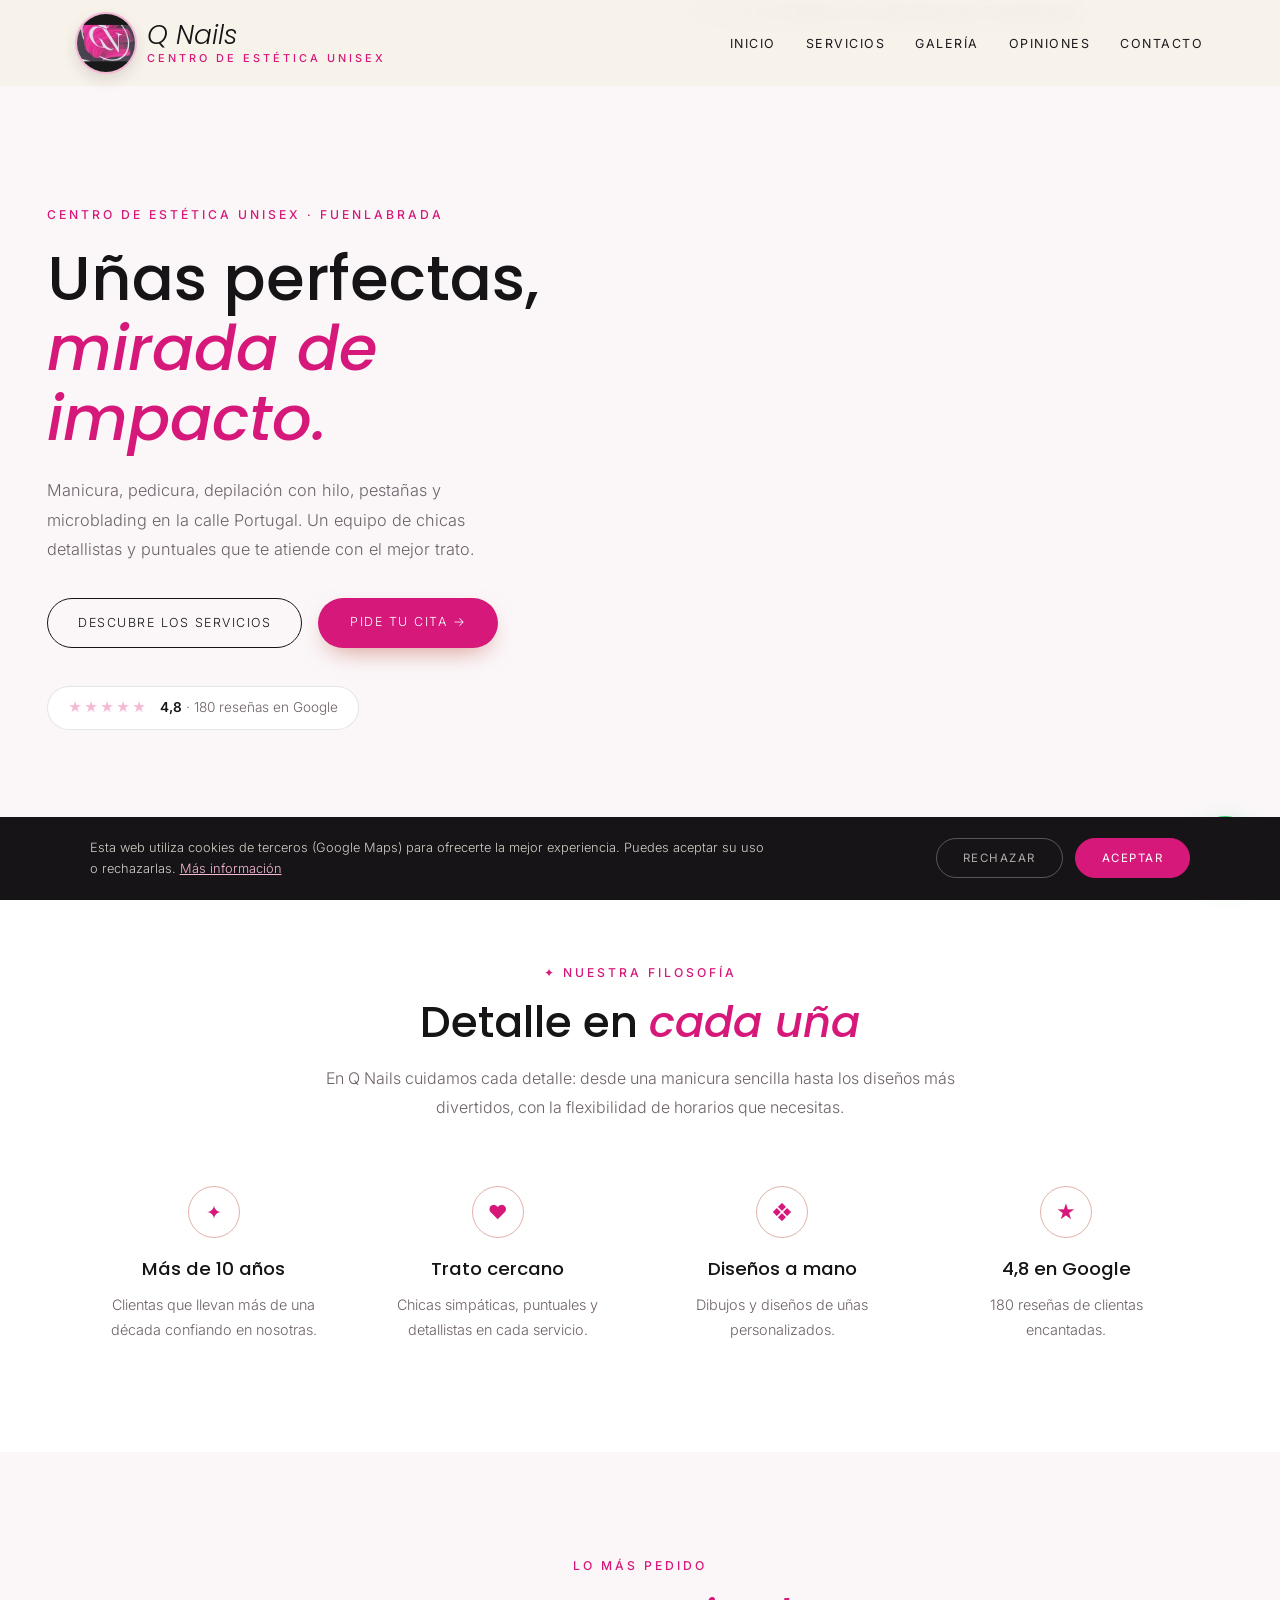
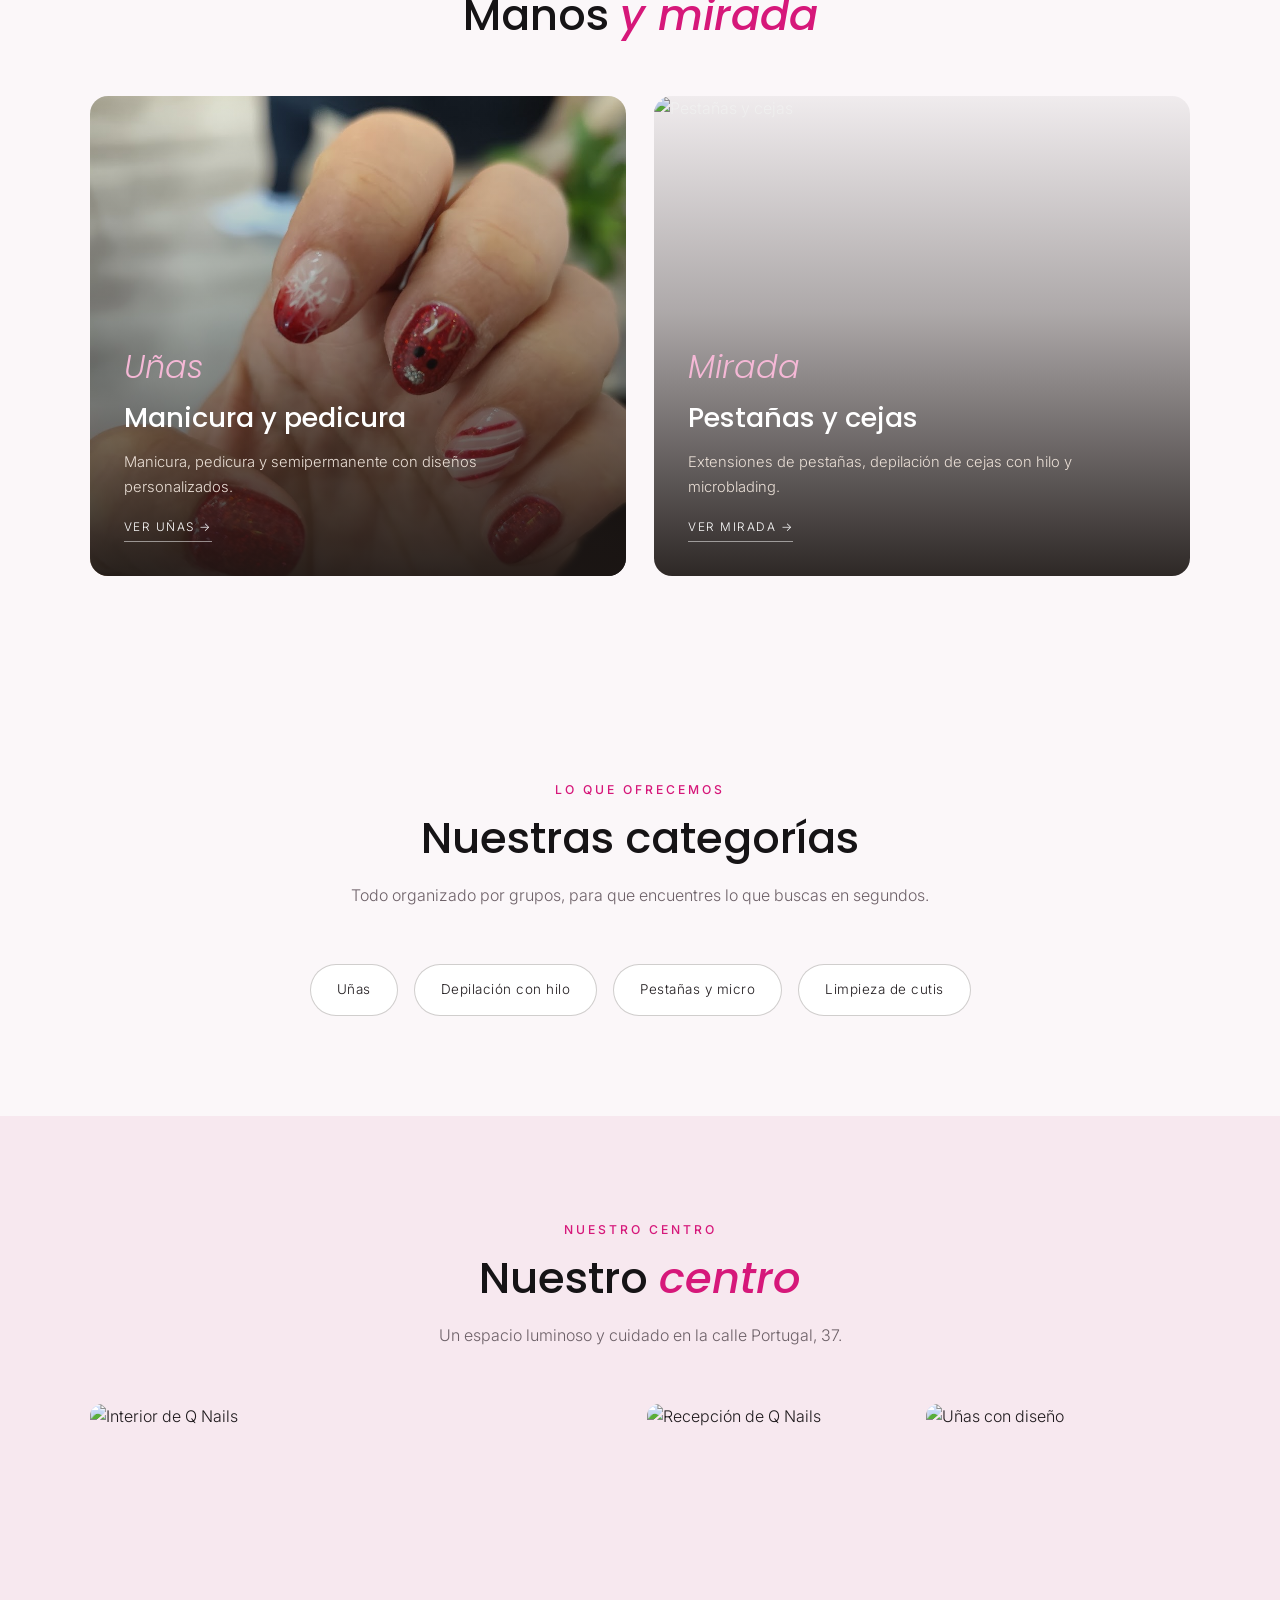
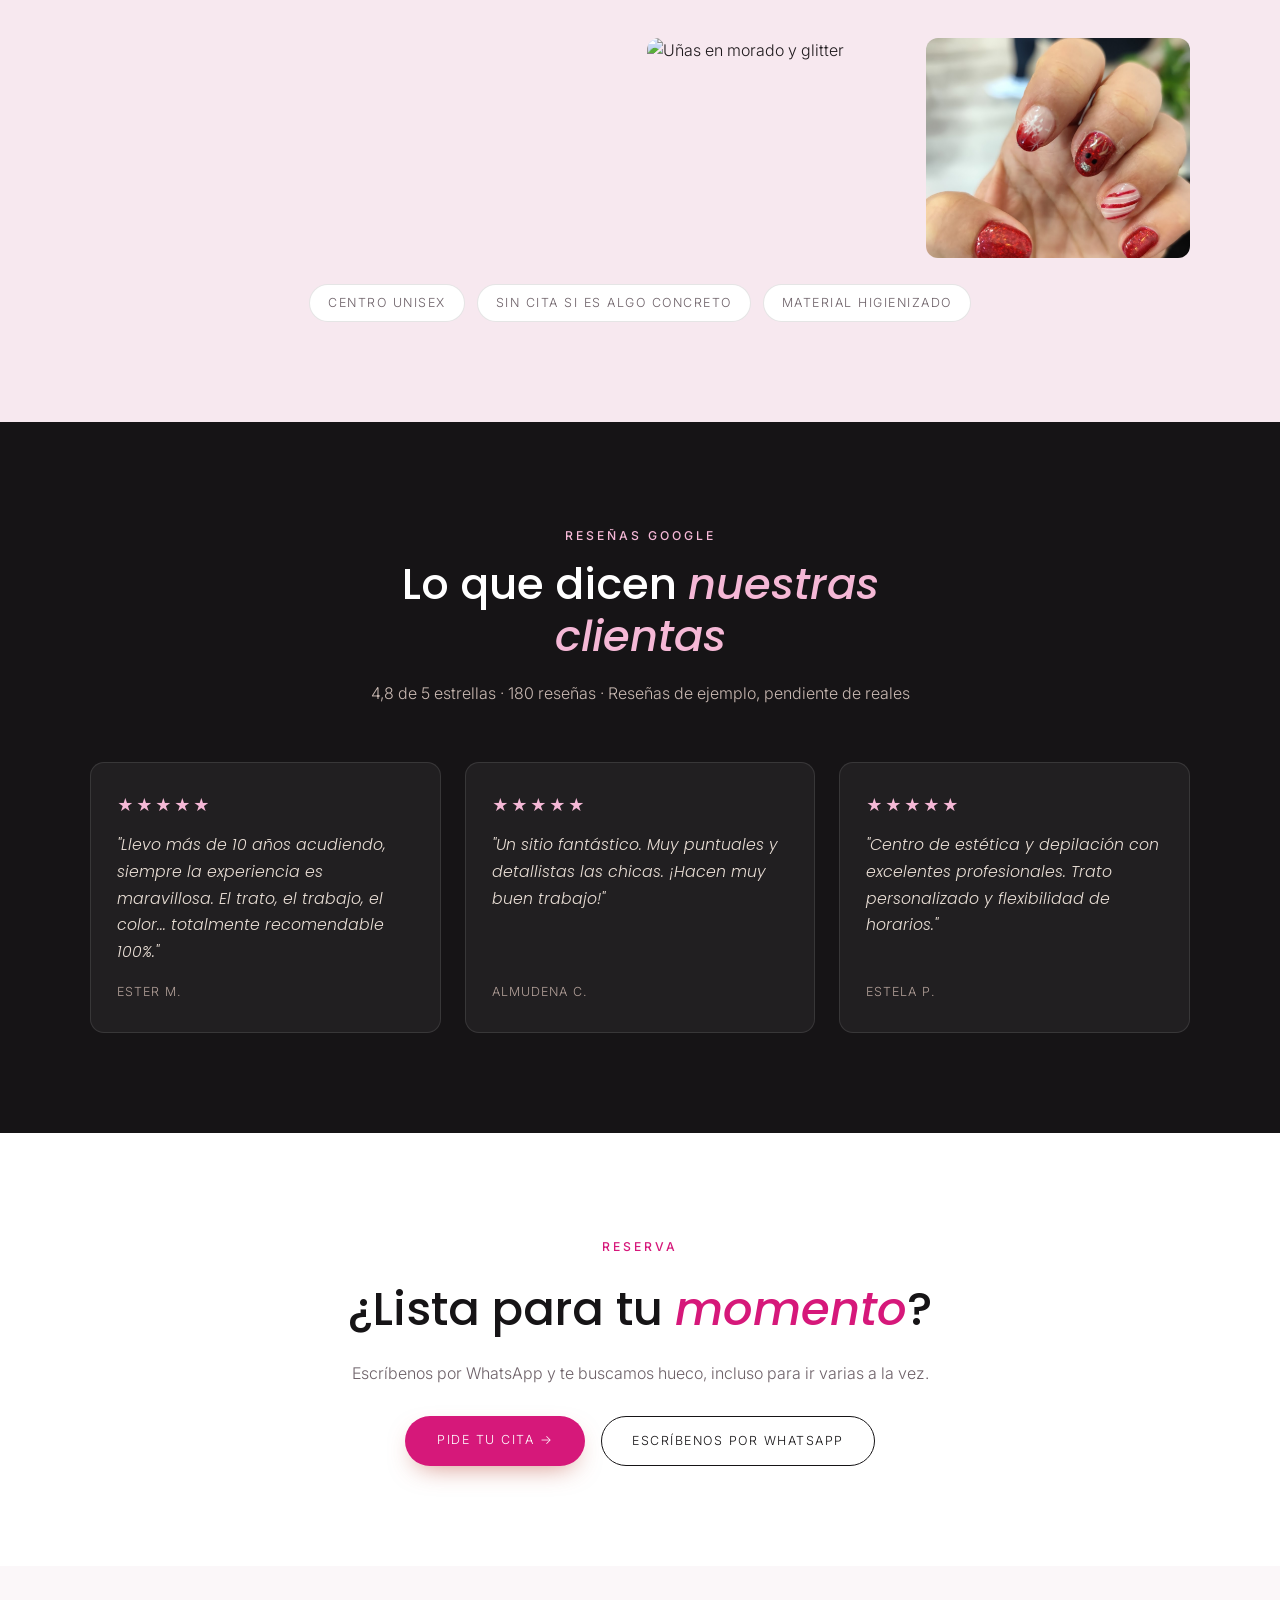
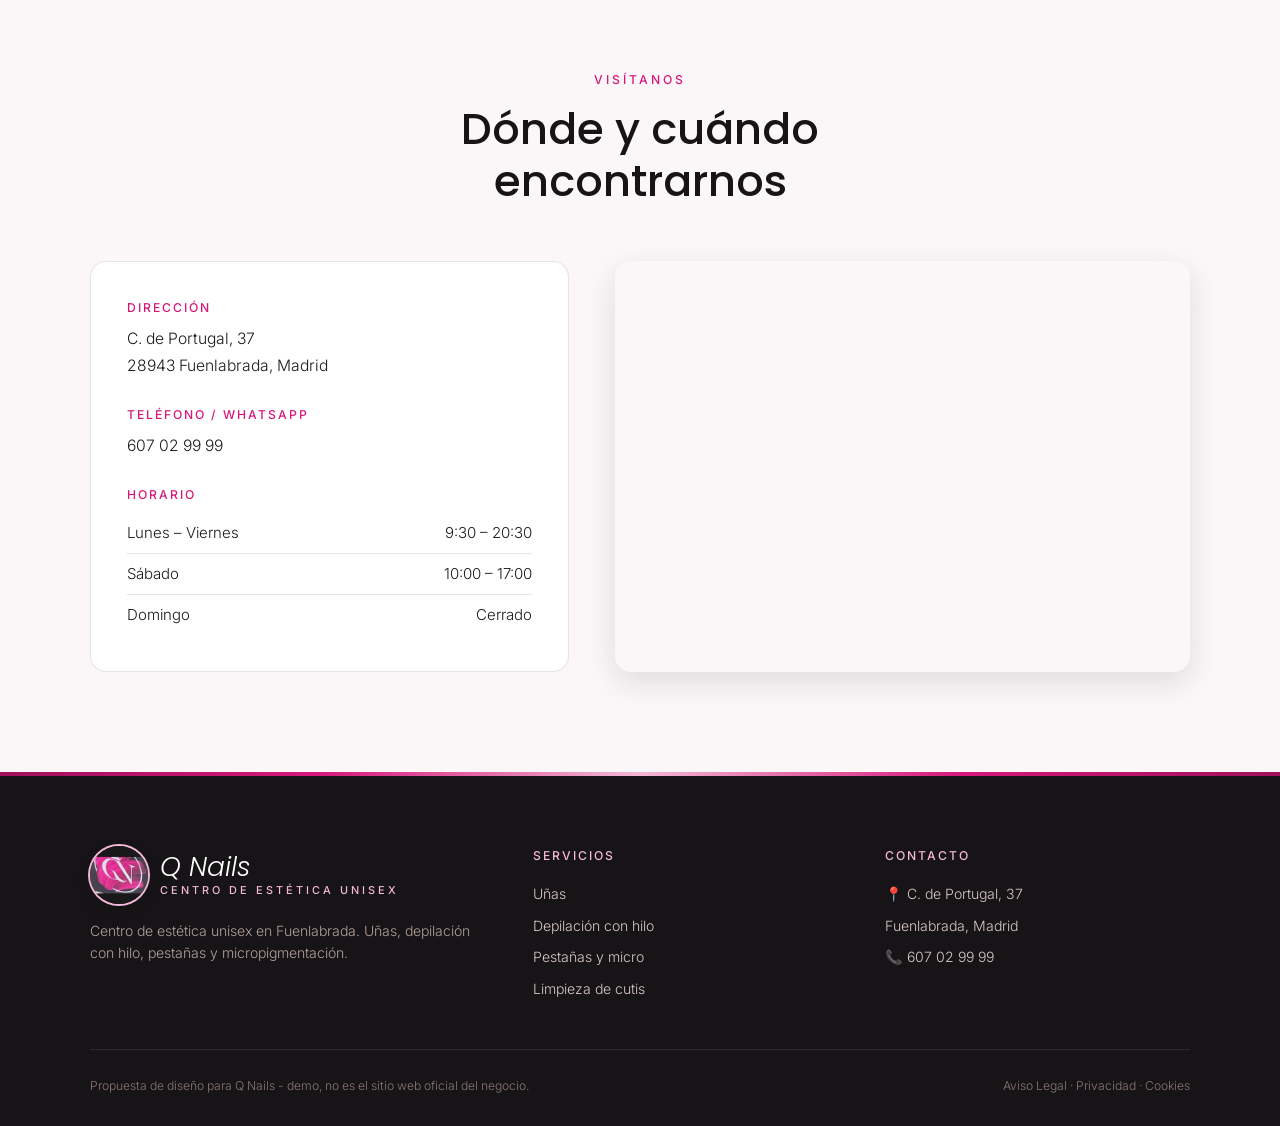
==== index.html @ 107906ce "Add files via upload" ====
<!DOCTYPE html>
<html lang="es">
<head>
<meta charset="UTF-8">
<meta name="viewport" content="width=device-width, initial-scale=1.0">
<title>Q Nails — Uñas, pestañas y estética en Fuenlabrada</title>
<meta name="description" content="Q Nails, centro de estética unisex en C. de Portugal 37 (Fuenlabrada). Manicura, pedicura, uñas, depilación con hilo, extensiones de pestañas, microblading, micropigmentación y limpieza de cutis. 4,8★ en Google.">
<meta name="theme-color" content="#161416">
<meta property="og:title" content="Q Nails · Fuenlabrada">
<meta property="og:image" content="maps_04.jpg">
<link rel="icon" href="logo.jpg">
<link rel="preconnect" href="https://fonts.googleapis.com"><link rel="preconnect" href="https://fonts.gstatic.com" crossorigin><link href="https://fonts.googleapis.com/css2?family=Poppins:ital,wght@0,500;0,600;1,500&family=Inter:wght@300;400;500;600&display=swap" rel="stylesheet">
<link rel="stylesheet" href="styles.css">
</head>
<body>

<header id="header">
  <a href="index.html" class="logo" aria-label="Q Nails, inicio"><img src="logo.jpg" alt="" class="logo-badge"><span class="logo-text"><span class="script">Q Nails</span><small>Centro de estética unisex</small></span></a>
  <nav id="nav" aria-label="Navegación principal"><ul><li><a href="index.html#inicio">Inicio</a></li><li><a href="servicios.html">Servicios</a></li><li><a href="index.html#galeria">Galería</a></li><li><a href="index.html#opiniones">Opiniones</a></li><li><a href="index.html#contacto">Contacto</a></li></ul></nav><button class="nav-toggle" id="navToggle" aria-label="Abrir menú">☰</button>
</header>

<section class="hero" id="inicio">
  <div class="hero-text">
    <span class="eyebrow">Centro de estética unisex · Fuenlabrada</span>
    <h1>Uñas perfectas, <em>mirada de impacto.</em></h1>
    <p>Manicura, pedicura, depilación con hilo, pestañas y microblading en la calle Portugal. Un equipo de chicas detallistas y puntuales que te atiende con el mejor trato.</p>
    <div class="hero-ctas">
      <a href="servicios.html" class="btn-outline">Descubre los servicios</a>
      <a href="https://wa.me/34607029999?text=Hola%2C%20quiero%20pedir%20cita%20en%20Q%20Nails" class="btn-solid" target="_blank" rel="noopener">Pide tu cita →</a>
    </div>
    <a class="hero-rating" href="https://www.google.com/maps/search/?api=1&query=Q+Nails,+C.+de+Portugal+37,+Fuenlabrada" target="_blank" rel="noopener"><span class="stars">★★★★★</span><span><strong>4,8</strong> · 180 reseñas en Google</span></a>
  </div>
  <div class="hero-img"><img src="maps_04.jpg" alt="Fachada de Q Nails en la calle Portugal, Fuenlabrada" style="object-position:center 30%;"></div>
</section>

<section class="trust">
  <div class="section-head">
    <span class="eyebrow">✦ Nuestra filosofía</span>
    <h2>Detalle en <em>cada uña</em></h2>
    <p>En Q Nails cuidamos cada detalle: desde una manicura sencilla hasta los diseños más divertidos, con la flexibilidad de horarios que necesitas.</p>
  </div>
  <div class="trust-grid">
    <div class="trust-card"><span class="trust-ic">✦</span><h3>Más de 10 años</h3><p>Clientas que llevan más de una década confiando en nosotras.</p></div>
    <div class="trust-card"><span class="trust-ic">♥</span><h3>Trato cercano</h3><p>Chicas simpáticas, puntuales y detallistas en cada servicio.</p></div>
    <div class="trust-card"><span class="trust-ic">❖</span><h3>Diseños a mano</h3><p>Dibujos y diseños de uñas personalizados.</p></div>
    <div class="trust-card"><span class="trust-ic">★</span><h3>4,8 en Google</h3><p>180 reseñas de clientas encantadas.</p></div>
  </div>
</section>

<section class="worlds">
  <div class="section-head">
    <span class="eyebrow">Lo más pedido</span>
    <h2>Manos <em>y mirada</em></h2>
  </div>
  <div class="worlds-grid">
    <a href="servicios.html#unas" class="world-card"><img src="maps_01.jpg" alt="Manicura y pedicura"><div class="world-text"><span class="script">Uñas</span><h3>Manicura y pedicura</h3><p>Manicura, pedicura y semipermanente con diseños personalizados.</p><span class="world-link">Ver uñas →</span></div></a>
    <a href="servicios.html#mirada" class="world-card"><img src="u_pestanas.jpg" alt="Pestañas y cejas"><div class="world-text"><span class="script">Mirada</span><h3>Pestañas y cejas</h3><p>Extensiones de pestañas, depilación de cejas con hilo y microblading.</p><span class="world-link">Ver mirada →</span></div></a>
  </div>
</section>

<section>
  <div class="section-head">
    <span class="eyebrow">Lo que ofrecemos</span>
    <h2>Nuestras categorías</h2>
    <p>Todo organizado por grupos, para que encuentres lo que buscas en segundos.</p>
  </div>
  <div class="cat-pills">
    <a href="servicios.html#unas" class="cat-pill">Uñas</a>
    <a href="servicios.html#depilacion" class="cat-pill">Depilación con hilo</a>
    <a href="servicios.html#mirada" class="cat-pill">Pestañas y micro</a>
    <a href="servicios.html#facial" class="cat-pill">Limpieza de cutis</a>
  </div>
</section>

<section class="gallery-wrap" id="galeria">
  <div class="section-head">
    <span class="eyebrow">Nuestro centro</span>
    <h2>Nuestro <em>centro</em></h2>
    <p>Un espacio luminoso y cuidado en la calle Portugal, 37.</p>
  </div>
  <div class="gallery">
    <figure class="big"><img src="maps_03.jpg" alt="Interior de Q Nails" loading="lazy"></figure>
    <figure><img src="maps_02.jpg" alt="Recepción de Q Nails" loading="lazy"></figure>
    <figure><img src="maps_05.jpg" alt="Uñas con diseño" loading="lazy"></figure>
    <figure><img src="maps_06.jpg" alt="Uñas en morado y glitter" loading="lazy"></figure>
    <figure><img src="maps_01.jpg" alt="Uñas en rojo con diseño" loading="lazy"></figure>
  </div>
  <div class="brands"><span>Centro unisex</span><span>Sin cita si es algo concreto</span><span>Material higienizado</span></div>
</section>

<section class="reviews-wrap" id="opiniones">
  <div class="section-head">
    <span class="eyebrow">Reseñas Google</span>
    <h2>Lo que dicen <em>nuestras clientas</em></h2>
    <p>4,8 de 5 estrellas · 180 reseñas · Reseñas de ejemplo, pendiente de reales</p>
  </div>
  <div class="review-grid">
    <div class="review-card"><div class="stars">★★★★★</div><p>"Llevo más de 10 años acudiendo, siempre la experiencia es maravillosa. El trato, el trabajo, el color... totalmente recomendable 100%."</p><cite>Ester M.</cite></div>
    <div class="review-card"><div class="stars">★★★★★</div><p>"Un sitio fantástico. Muy puntuales y detallistas las chicas. ¡Hacen muy buen trabajo!"</p><cite>Almudena C.</cite></div>
    <div class="review-card"><div class="stars">★★★★★</div><p>"Centro de estética y depilación con excelentes profesionales. Trato personalizado y flexibilidad de horarios."</p><cite>Estela P.</cite></div>
  </div>
</section>

<section class="cta-section">
  <span class="eyebrow">Reserva</span>
  <h2>¿Lista para tu <em>momento</em>?</h2>
  <p>Escríbenos por WhatsApp y te buscamos hueco, incluso para ir varias a la vez.</p>
  <div class="cta-row">
    <a href="https://wa.me/34607029999?text=Hola%2C%20quiero%20pedir%20cita%20en%20Q%20Nails" class="btn-solid" target="_blank" rel="noopener">Pide tu cita →</a>
    <a href="https://wa.me/34607029999?text=Hola%2C%20quiero%20pedir%20cita%20en%20Q%20Nails" class="btn-outline" target="_blank" rel="noopener">Escríbenos por WhatsApp</a>
  </div>
</section>

<section class="contact-section" id="contacto">
  <div class="section-head">
    <span class="eyebrow">Visítanos</span>
    <h2>Dónde y cuándo encontrarnos</h2>
  </div>
  <div class="contact-grid">
    <div class="contact-info">
      <div class="contact-block"><h3>Dirección</h3><p>C. de Portugal, 37<br>28943 Fuenlabrada, Madrid</p></div>
      <div class="contact-block"><h3>Teléfono / WhatsApp</h3><p><a href="tel:+34607029999">607 02 99 99</a></p></div>
      <div class="contact-block"><h3>Horario</h3><ul class="hours-list"><li><span>Lunes – Viernes</span><span>9:30 – 20:30</span></li><li><span>Sábado</span><span>10:00 – 17:00</span></li><li><span>Domingo</span><span>Cerrado</span></li></ul></div>
      
    </div>
    <div class="contact-map">
      <iframe title="Mapa de Q Nails" src="https://www.google.com/maps?q=Q+Nails,+C.+de+Portugal+37,+Fuenlabrada&output=embed" width="100%" height="100%" style="border:0;" allowfullscreen="" loading="lazy" referrerpolicy="no-referrer-when-downgrade"></iframe>
    </div>
  </div>
</section>

<footer>
  <div class="footer-grid">
    <div class="footer-brand">
      <a href="index.html" class="logo light"><img src="logo.jpg" alt="" class="logo-badge"><span class="logo-text"><span class="script">Q Nails</span><small>Centro de estética unisex</small></span></a>
      <p>Centro de estética unisex en Fuenlabrada. Uñas, depilación con hilo, pestañas y micropigmentación.</p>
    </div>
    <div><h4>Servicios</h4><ul><li><a href="servicios.html#unas">Uñas</a></li><li><a href="servicios.html#depilacion">Depilación con hilo</a></li><li><a href="servicios.html#mirada">Pestañas y micro</a></li><li><a href="servicios.html#facial">Limpieza de cutis</a></li></ul></div>
    <div><h4>Contacto</h4><ul><li>📍 C. de Portugal, 37</li><li>Fuenlabrada, Madrid</li><li>📞 <a href="tel:+34607029999">607 02 99 99</a></li></ul></div>
  </div>
  <div class="footer-bottom">
    <span>Propuesta de diseño para Q Nails - demo, no es el sitio web oficial del negocio.</span>
    <span><a href="aviso-legal.html">Aviso Legal</a> &middot; <a href="politica-privacidad.html">Privacidad</a> &middot; <a href="politica-cookies.html">Cookies</a></span>
  </div>
</footer>

<div id="cookie-banner" class="cookie-banner"><p>Esta web utiliza cookies de terceros (Google Maps) para ofrecerte la mejor experiencia. Puedes aceptar su uso o rechazarlas. <a href="politica-cookies.html">Más información</a></p><div class="cookie-actions"><button onclick="setCookieChoice('rejected')" class="ck-reject">Rechazar</button><button onclick="setCookieChoice('accepted')" class="ck-accept">Aceptar</button></div></div>
<div class="social-fabs"><a class="wa-fab" href="https://wa.me/34607029999?text=Hola%2C%20quiero%20pedir%20cita%20en%20Q%20Nails" target="_blank" rel="noopener" aria-label="Escribir por WhatsApp"><svg width="28" height="28" viewBox="0 0 24 24" fill="white"><path d="M17.5 14.4c-.3-.1-1.8-.9-2-1s-.5-.1-.7.1-.8 1-.9 1.2-.3.2-.6.1a8.2 8.2 0 0 1-2.4-1.5 9 9 0 0 1-1.7-2.1c-.2-.3 0-.5.1-.6l.4-.5.3-.5v-.5l-.9-2.2c-.2-.6-.5-.5-.7-.5h-.6a1.1 1.1 0 0 0-.8.4 3.4 3.4 0 0 0-1 2.5 5.9 5.9 0 0 0 1.2 3.1 13.5 13.5 0 0 0 5.2 4.6c2.6 1 2.6.7 3.1.6a2.6 2.6 0 0 0 1.7-1.2 2.1 2.1 0 0 0 .2-1.2c-.1-.1-.3-.2-.6-.3ZM12 21.8a9.8 9.8 0 0 1-5-1.4l-.4-.2-3.7 1 1-3.6-.2-.4A9.8 9.8 0 1 1 12 21.8Zm8.4-18.3A11.8 11.8 0 0 0 1.8 17.7L.2 23.8l6.3-1.6a11.8 11.8 0 0 0 5.6 1.4A11.8 11.8 0 0 0 20.4 3.5Z"/></svg></a></div>
<script src="main.js"></script>
</body>
</html>
---- styles.css ----
:root{
  --cream:#fbf7f9; --paper:#ffffff; --tint:#f7e8ef; --ink:#1f1a1d; --dark:#161416; --muted:#6d6168;
  --red:#d6187a; --red-dark:#a0115a; --teal:#d6187a; --gold:#f5b8d6; --line:rgba(0,0,0,.1);
  --brand-gradient:linear-gradient(90deg,#a0115a,#d6187a,#f5b8d6,#d6187a,#a0115a);
}
*{margin:0;padding:0;box-sizing:border-box;}
html{scroll-behavior:smooth;}
body{font-family:'Inter',sans-serif;background:var(--cream);color:var(--ink);overflow-x:hidden;font-weight:300;line-height:1.6;}
a{text-decoration:none;color:inherit;}
h1,h2,h3{font-family:'Poppins',serif;font-weight:500;}
h1 em,h2 em{font-style:italic;color:var(--red);}
img{max-width:100%;display:block;}
.script{font-family:'Poppins',serif;font-style:italic;}

/* HEADER */
header{position:fixed;top:0;left:0;right:0;z-index:100;display:flex;justify-content:space-between;align-items:center;padding:14px 6%;background:rgba(247,241,233,.92);backdrop-filter:blur(10px);-webkit-backdrop-filter:blur(10px);transition:box-shadow .3s,padding .3s;}
header.scrolled{box-shadow:0 2px 24px rgba(28,22,20,.1);padding:8px 6%;}
.logo{display:flex;align-items:center;gap:12px;color:var(--dark);}
.logo-badge{width:58px;height:58px;border-radius:50%;object-fit:cover;box-shadow:0 0 0 2px var(--gold),0 6px 16px rgba(28,22,20,.15);transition:width .3s,height .3s;}
header.scrolled .logo-badge{width:46px;height:46px;}
.logo-text{display:flex;flex-direction:column;line-height:1;}
.logo-text .script{font-size:1.65rem;color:var(--dark);}
.logo-text small{font-size:.68rem;letter-spacing:3px;text-transform:uppercase;color:var(--red);margin-top:4px;font-weight:500;}
.logo.light .logo-text .script{color:#fff;}
.logo.light .logo-text small{color:var(--gold);}
nav ul{list-style:none;display:flex;gap:30px;}
nav a{font-size:.78rem;letter-spacing:1.5px;text-transform:uppercase;font-weight:400;position:relative;padding:4px 0;}
nav a::after{content:"";position:absolute;left:0;bottom:-2px;height:1px;width:100%;background:var(--red);transform:scaleX(0);transform-origin:right;transition:transform .3s;}
nav a:hover::after{transform:scaleX(1);transform-origin:left;}
.nav-toggle{display:none;font-size:1.6rem;background:none;border:none;color:var(--dark);cursor:pointer;}

/* BOTONES */
.btn-outline{display:inline-block;border:1px solid var(--dark);color:var(--dark);padding:14px 30px;font-size:.78rem;letter-spacing:1.5px;text-transform:uppercase;border-radius:40px;transition:all .25s;}
.btn-outline:hover{background:var(--dark);color:var(--cream);}
.btn-outline.light{border-color:rgba(255,255,255,.5);color:#fff;}
.btn-outline.light:hover{background:#fff;color:var(--dark);}
.btn-solid{display:inline-block;background:var(--red);color:#fff;padding:14px 32px;font-size:.78rem;letter-spacing:1.5px;text-transform:uppercase;border-radius:40px;transition:transform .25s,box-shadow .25s,background .25s;box-shadow:0 10px 26px -10px rgba(181,64,44,.6);}
.btn-solid:hover{transform:translateY(-2px);background:var(--red-dark);}

/* HERO */
.hero{min-height:95vh;display:grid;grid-template-columns:1.05fr .95fr;align-items:stretch;padding:0;}
.hero-text{display:flex;flex-direction:column;justify-content:center;padding:150px 7% 70px;}
.eyebrow{display:inline-block;color:var(--teal);text-transform:uppercase;letter-spacing:3px;font-size:.76rem;font-weight:500;}
.hero-text .eyebrow{margin-bottom:20px;}
.hero-text h1{font-size:clamp(2.4rem,5vw,3.9rem);line-height:1.12;margin-bottom:22px;color:var(--dark);}
.hero-text p{font-size:1.02rem;color:var(--muted);max-width:470px;line-height:1.8;margin-bottom:34px;}
.hero-ctas{display:flex;gap:16px;flex-wrap:wrap;}
.hero-rating{display:inline-flex;align-items:center;gap:12px;margin-top:38px;padding:10px 20px;border:1px solid var(--line);border-radius:40px;background:var(--paper);font-size:.85rem;color:var(--muted);align-self:flex-start;}
.hero-rating strong{color:var(--dark);font-weight:600;}
.stars{color:var(--gold);letter-spacing:2px;}
.hero-img{position:relative;overflow:hidden;}
.hero-img img{width:100%;height:100%;object-fit:cover;position:absolute;inset:0;}
.hero-img::after{content:"";position:absolute;inset:0;background:linear-gradient(90deg,var(--cream) 0%,rgba(247,241,233,0) 18%);}

/* SECCIONES */
section{padding:100px 7%;}
.section-head{text-align:center;max-width:640px;margin:0 auto 54px;}
.section-head h2{font-size:clamp(1.9rem,4vw,2.7rem);margin-top:12px;color:var(--dark);line-height:1.2;}
.section-head p{margin-top:16px;color:var(--muted);line-height:1.8;}

.trust{background:var(--paper);border-top:4px solid transparent;border-image:var(--brand-gradient) 1;}
.trust-grid{display:grid;grid-template-columns:repeat(auto-fit,minmax(230px,1fr));gap:36px;max-width:1150px;margin:0 auto;}
.trust-card{text-align:center;padding:10px;}
.trust-ic{display:inline-grid;place-items:center;width:52px;height:52px;border-radius:50%;border:1px solid rgba(181,64,44,.4);color:var(--red);font-size:1.2rem;margin-bottom:16px;}
.trust-card h3{font-size:1.15rem;color:var(--dark);margin-bottom:10px;}
.trust-card p{font-size:.9rem;color:var(--muted);line-height:1.7;}

/* DOS MUNDOS */
.worlds{background:var(--cream);}
.worlds-grid{display:grid;grid-template-columns:1fr 1fr;gap:28px;max-width:1150px;margin:0 auto;}
.world-card{position:relative;border-radius:18px;overflow:hidden;min-height:480px;display:flex;align-items:flex-end;color:#fff;}
.world-card img{position:absolute;inset:0;width:100%;height:100%;object-fit:cover;transition:transform .6s;}
.world-card:hover img{transform:scale(1.05);}
.world-card::after{content:"";position:absolute;inset:0;background:linear-gradient(to top,rgba(28,22,20,.92) 0%,rgba(28,22,20,.35) 55%,rgba(28,22,20,.05) 100%);}
.world-text{position:relative;z-index:2;padding:34px;}
.world-text .script{font-size:2rem;color:var(--gold);}
.world-text h3{font-size:1.7rem;margin:4px 0 10px;}
.world-text p{font-size:.92rem;color:#eadfd6;line-height:1.7;max-width:440px;}
.world-link{display:inline-block;margin-top:18px;font-size:.74rem;letter-spacing:1.5px;text-transform:uppercase;border-bottom:1px solid rgba(255,255,255,.5);padding-bottom:4px;}

/* PILLS */
.cat-pills{display:flex;flex-wrap:wrap;gap:16px;justify-content:center;max-width:1000px;margin:0 auto;}
.cat-pill{border:1px solid rgba(43,33,29,.22);padding:14px 26px;border-radius:30px;font-size:.84rem;letter-spacing:.5px;transition:all .2s;background:var(--paper);}
.cat-pill:hover{background:var(--red);color:#fff;border-color:var(--red);}

/* GALERIA */
.gallery-wrap{background:var(--tint);}
.gallery{max-width:1200px;margin:0 auto;display:grid;grid-template-columns:repeat(4,1fr);grid-auto-rows:220px;gap:14px;}
.gallery figure{overflow:hidden;border-radius:12px;margin:0;}
.gallery img{width:100%;height:100%;object-fit:cover;transition:transform .5s;}
.gallery figure:hover img{transform:scale(1.05);}
.gallery .big{grid-column:span 2;grid-row:span 2;}

/* RESEÑAS */
.reviews-wrap{background:var(--dark);color:#fff;position:relative;}
.reviews-wrap .section-head h2{color:#fff;}
.reviews-wrap .section-head h2 em{color:var(--gold);}
.reviews-wrap .section-head p{color:#c9b9b2;}
.reviews-wrap .eyebrow{color:var(--gold);}
.review-grid{display:grid;grid-template-columns:repeat(auto-fit,minmax(300px,1fr));gap:24px;max-width:1150px;margin:0 auto;}
.review-card{background:rgba(255,255,255,.05);border:1px solid rgba(255,255,255,.1);padding:30px 26px;border-radius:14px;display:flex;flex-direction:column;}
.review-card .stars{margin-bottom:14px;}
.review-card p{font-family:'Poppins',serif;font-size:.98rem;color:#eadfd6;line-height:1.7;font-style:italic;margin-bottom:16px;flex:1;}
.review-card cite{font-size:.78rem;color:#b3a099;font-style:normal;text-transform:uppercase;letter-spacing:1px;}

/* CTA */
.cta-section{text-align:center;background:var(--paper);}
.cta-section h2{font-size:clamp(2rem,4vw,2.9rem);color:var(--dark);margin:14px 0 14px;}
.cta-section p{color:var(--muted);margin-bottom:30px;}
.cta-row{display:flex;gap:16px;justify-content:center;flex-wrap:wrap;}

/* CONTACTO */
.contact-section{background:var(--cream);}
.contact-grid{display:grid;grid-template-columns:1fr 1.2fr;gap:46px;max-width:1150px;margin:0 auto;align-items:stretch;}
.contact-info{display:flex;flex-direction:column;gap:26px;background:var(--paper);border:1px solid var(--line);border-radius:16px;padding:36px;}
.contact-block h3{font-family:'Inter',sans-serif;font-size:.76rem;text-transform:uppercase;letter-spacing:2px;color:var(--red);font-weight:500;margin-bottom:8px;}
.contact-block p{font-size:.98rem;color:var(--ink);line-height:1.7;}
.contact-block a:hover{color:var(--red);}
.hours-list{list-style:none;}
.hours-list li{display:flex;justify-content:space-between;gap:20px;padding:8px 0;border-bottom:1px solid var(--line);font-size:.94rem;}
.hours-list li:last-child{border-bottom:none;}
.contact-map{border-radius:16px;overflow:hidden;min-height:380px;box-shadow:0 10px 30px rgba(28,22,20,.12);}
.contact-map iframe{display:block;min-height:380px;}

/* FOOTER */
footer{background:var(--dark);color:#d9c9c5;padding:70px 7% 30px;border-top:4px solid transparent;border-image:var(--brand-gradient) 1;}
.footer-grid{display:grid;grid-template-columns:1.3fr 1fr 1fr;gap:46px;max-width:1200px;margin:0 auto;padding-bottom:40px;border-bottom:1px solid rgba(255,255,255,.1);}
.footer-brand p{font-size:.88rem;color:#b3a09a;margin-top:16px;}
footer h4{font-size:.76rem;text-transform:uppercase;letter-spacing:2px;color:var(--gold);margin-bottom:18px;font-weight:500;}
footer ul{list-style:none;}
footer li{margin-bottom:9px;font-size:.88rem;color:#d9c9c5;}
footer a:hover{color:var(--gold);}
.footer-bottom{max-width:1200px;margin:26px auto 0;display:flex;justify-content:space-between;flex-wrap:wrap;gap:10px;font-size:.76rem;color:#8a7873;}
.footer-bottom a{color:#8a7873;}

/* FABS */
.social-fabs{position:fixed;bottom:26px;right:26px;z-index:200;display:flex;flex-direction:column;gap:14px;align-items:center;}
.social-fabs a{width:52px;height:52px;border-radius:50%;display:flex;align-items:center;justify-content:center;box-shadow:0 10px 24px rgba(0,0,0,.2);transition:transform .2s;}
.social-fabs a:hover{transform:scale(1.08);}
.wa-fab{width:58px !important;height:58px !important;background:#25D366;box-shadow:0 10px 26px rgba(37,211,102,.45) !important;}
.ig-fab{background:radial-gradient(circle at 30% 110%,#fdf497 0%,#fdf497 5%,#fd5949 45%,#d6249f 60%,#285AEB 90%);}
.fb-fab{background:#1877F2;}

/* COOKIES */
.cookie-banner{display:none;position:fixed;bottom:0;left:0;right:0;z-index:300;background:var(--dark);padding:20px 7%;flex-wrap:wrap;align-items:center;justify-content:space-between;gap:16px;}
.cookie-banner p{font-size:.8rem;color:rgba(245,237,232,.85);line-height:1.7;max-width:680px;}
.cookie-banner p a{color:var(--gold);text-decoration:underline;}
.cookie-actions{display:flex;gap:12px;flex-shrink:0;}
.cookie-actions button{font-family:'Inter',sans-serif;font-size:.72rem;letter-spacing:1.5px;text-transform:uppercase;padding:12px 26px;cursor:pointer;border-radius:30px;}
.ck-reject{background:transparent;color:rgba(245,237,232,.7);border:1px solid rgba(245,237,232,.3);}
.ck-accept{background:var(--red);color:#fff;border:1px solid var(--red);}

/* PÁGINAS INTERIORES */
.page-hero{padding:170px 7% 60px;text-align:center;background:var(--cream);}
.page-hero h1{font-size:clamp(2.3rem,5vw,3.4rem);margin-top:14px;color:var(--dark);}
.page-hero p{color:var(--muted);max-width:580px;margin:18px auto 0;line-height:1.8;}
.tabs{position:sticky;top:74px;z-index:50;background:var(--cream);padding:18px 7% 22px;display:flex;gap:12px;justify-content:center;flex-wrap:wrap;border-bottom:1px solid var(--line);}
.tab-btn{border:1px solid rgba(43,33,29,.25);background:var(--paper);padding:12px 24px;border-radius:30px;font-family:'Inter',sans-serif;font-size:.82rem;letter-spacing:.5px;color:var(--ink);cursor:pointer;transition:all .2s;}
.tab-btn.active,.tab-btn:hover{background:var(--red);color:#fff;border-color:var(--red);}
.tab-panel{display:none;padding:60px 7% 100px;max-width:1200px;margin:0 auto;}
.tab-panel.active{display:block;animation:fadeIn .5s;}
@keyframes fadeIn{from{opacity:0;transform:translateY(12px)}to{opacity:1;transform:none}}
.tab-intro{text-align:center;max-width:600px;margin:0 auto 46px;}
.tab-intro .script{font-size:1.6rem;color:var(--red);}
.tab-intro h2{font-size:2rem;color:var(--dark);}
.tab-intro p{color:var(--muted);margin-top:10px;line-height:1.75;font-size:.94rem;}

.cat-grid{display:grid;grid-template-columns:repeat(auto-fit,minmax(280px,1fr));gap:28px;}
.cat-grid.single{grid-template-columns:1fr;max-width:640px;margin:0 auto;}
.cat-grid.single .cat-card{height:440px;}
.cat-card{position:relative;border-radius:16px;overflow:hidden;height:360px;cursor:pointer;background:var(--tint);}
.cat-card img{width:100%;height:100%;object-fit:cover;transition:transform .5s;}
.cat-card:hover img{transform:scale(1.06);}
.cat-card::after{content:'';position:absolute;inset:0;background:linear-gradient(to top,rgba(28,22,20,.88) 0%,rgba(28,22,20,.15) 55%,transparent 100%);}
.cat-card-text{position:absolute;bottom:0;left:0;right:0;padding:26px;z-index:2;}
.cat-card-text h3{color:#fff;font-size:1.55rem;margin-bottom:10px;}
.cat-card-text span{color:#fff;font-size:.74rem;text-transform:uppercase;letter-spacing:1.5px;border-bottom:1px solid rgba(255,255,255,.5);padding-bottom:4px;}

.modal-overlay{display:none;position:fixed;inset:0;background:rgba(28,22,20,.78);z-index:300;align-items:center;justify-content:center;padding:20px;}
.modal-overlay.open{display:flex;}
.modal{background:var(--paper);max-width:560px;width:100%;max-height:85vh;overflow-y:auto;border-radius:16px;padding:40px;position:relative;}
.modal-close{position:absolute;top:16px;right:20px;background:none;border:none;font-size:1.7rem;color:var(--ink);cursor:pointer;}
.modal h3{font-size:1.8rem;color:var(--dark);margin-bottom:6px;}
.modal .modal-sub{color:var(--muted);font-size:.86rem;margin-bottom:22px;}
.svc-row{display:flex;justify-content:space-between;align-items:center;padding:16px 0;border-bottom:1px solid var(--line);gap:16px;}
.svc-row:last-of-type{border-bottom:none;}
.svc-name{font-size:.98rem;color:var(--ink);font-weight:400;}
.svc-desc{font-size:.8rem;color:var(--muted);display:block;margin-top:3px;line-height:1.5;}
.svc-price{font-size:.72rem;color:var(--red);text-transform:uppercase;letter-spacing:1px;white-space:nowrap;font-weight:500;}
.modal-cta{display:block;text-align:center;background:var(--red);color:#fff;padding:14px;border-radius:30px;margin-top:26px;font-size:.8rem;text-transform:uppercase;letter-spacing:1.5px;}
.modal-cta.alt{background:#25D366;margin-top:10px;}
.services-note{text-align:center;color:var(--muted);font-size:.9rem;padding:0 7% 90px;}

.portfolio-grid{display:grid;grid-template-columns:repeat(auto-fill,minmax(260px,1fr));gap:18px;}
.portfolio-grid figure{border-radius:14px;overflow:hidden;aspect-ratio:4/5;cursor:zoom-in;background:var(--tint);}
.portfolio-grid img{width:100%;height:100%;object-fit:cover;transition:transform .5s;}
.portfolio-grid figure:hover img{transform:scale(1.05);}
.lightbox{display:none;position:fixed;inset:0;z-index:400;background:rgba(15,12,10,.94);align-items:center;justify-content:center;padding:30px;cursor:zoom-out;}
.lightbox.open{display:flex;}
.lightbox img{max-width:100%;max-height:90vh;border-radius:10px;}

.legal{max-width:860px;margin:0 auto;padding:160px 7% 90px;}
.legal h1{font-size:2.4rem;color:var(--dark);margin-bottom:26px;}
.legal h2{font-size:1.35rem;color:var(--dark);margin:30px 0 10px;}
.legal p,.legal li{color:var(--muted);line-height:1.8;margin-bottom:10px;font-size:.96rem;}
.legal ul{padding-left:22px;}
.legal a{color:var(--red);text-decoration:underline;}

@media(max-width:900px){
  .hero{grid-template-columns:1fr;}
  .hero-img{height:340px;order:-1;margin-top:82px;}
  .hero-img::after{background:linear-gradient(0deg,var(--cream) 0%,rgba(247,241,233,0) 25%);}
  .hero-text{padding:30px 6% 60px;}
  .worlds-grid{grid-template-columns:1fr;}
  .world-card{min-height:420px;}
  .gallery{grid-template-columns:repeat(2,1fr);grid-auto-rows:170px;}
  .gallery .big{grid-column:span 2;grid-row:span 2;}
  .footer-grid{grid-template-columns:1fr;gap:30px;}
  .contact-grid{grid-template-columns:1fr;}
  .contact-map,.contact-map iframe{min-height:300px;}
  nav{position:fixed;top:0;right:0;height:100vh;width:78%;max-width:300px;background:var(--cream);padding:110px 40px;transform:translateX(100%);transition:transform .4s;box-shadow:-10px 0 40px rgba(0,0,0,.12);}
  nav.open{transform:translateX(0);}
  nav ul{flex-direction:column;gap:26px;}
  .nav-toggle{display:block;position:relative;z-index:110;}
  section{padding:70px 6%;}
  .tabs{top:66px;overflow-x:auto;justify-content:flex-start;flex-wrap:nowrap;}
  .tab-btn{flex-shrink:0;}
  .page-hero{padding:140px 6% 40px;}
  .modal{padding:34px 24px;}
}
@media(max-width:520px){
  .logo-text .script{font-size:1.35rem;}
  .logo-badge{width:48px;height:48px;}
  .social-fabs{right:16px;bottom:16px;}
  .social-fabs a{width:46px;height:46px;}
}

.logo-mark{width:46px;height:46px;border-radius:50%;background:var(--red);color:#fff;display:grid;place-items:center;font-family:'Poppins',serif;font-size:1.4rem;box-shadow:0 0 0 3px var(--tint);}
.brands{display:flex;flex-wrap:wrap;gap:12px;justify-content:center;margin-top:26px;}
.brands span{border:1px solid var(--line);border-radius:30px;padding:8px 18px;font-size:.78rem;letter-spacing:1.5px;text-transform:uppercase;color:var(--muted);background:var(--paper);}
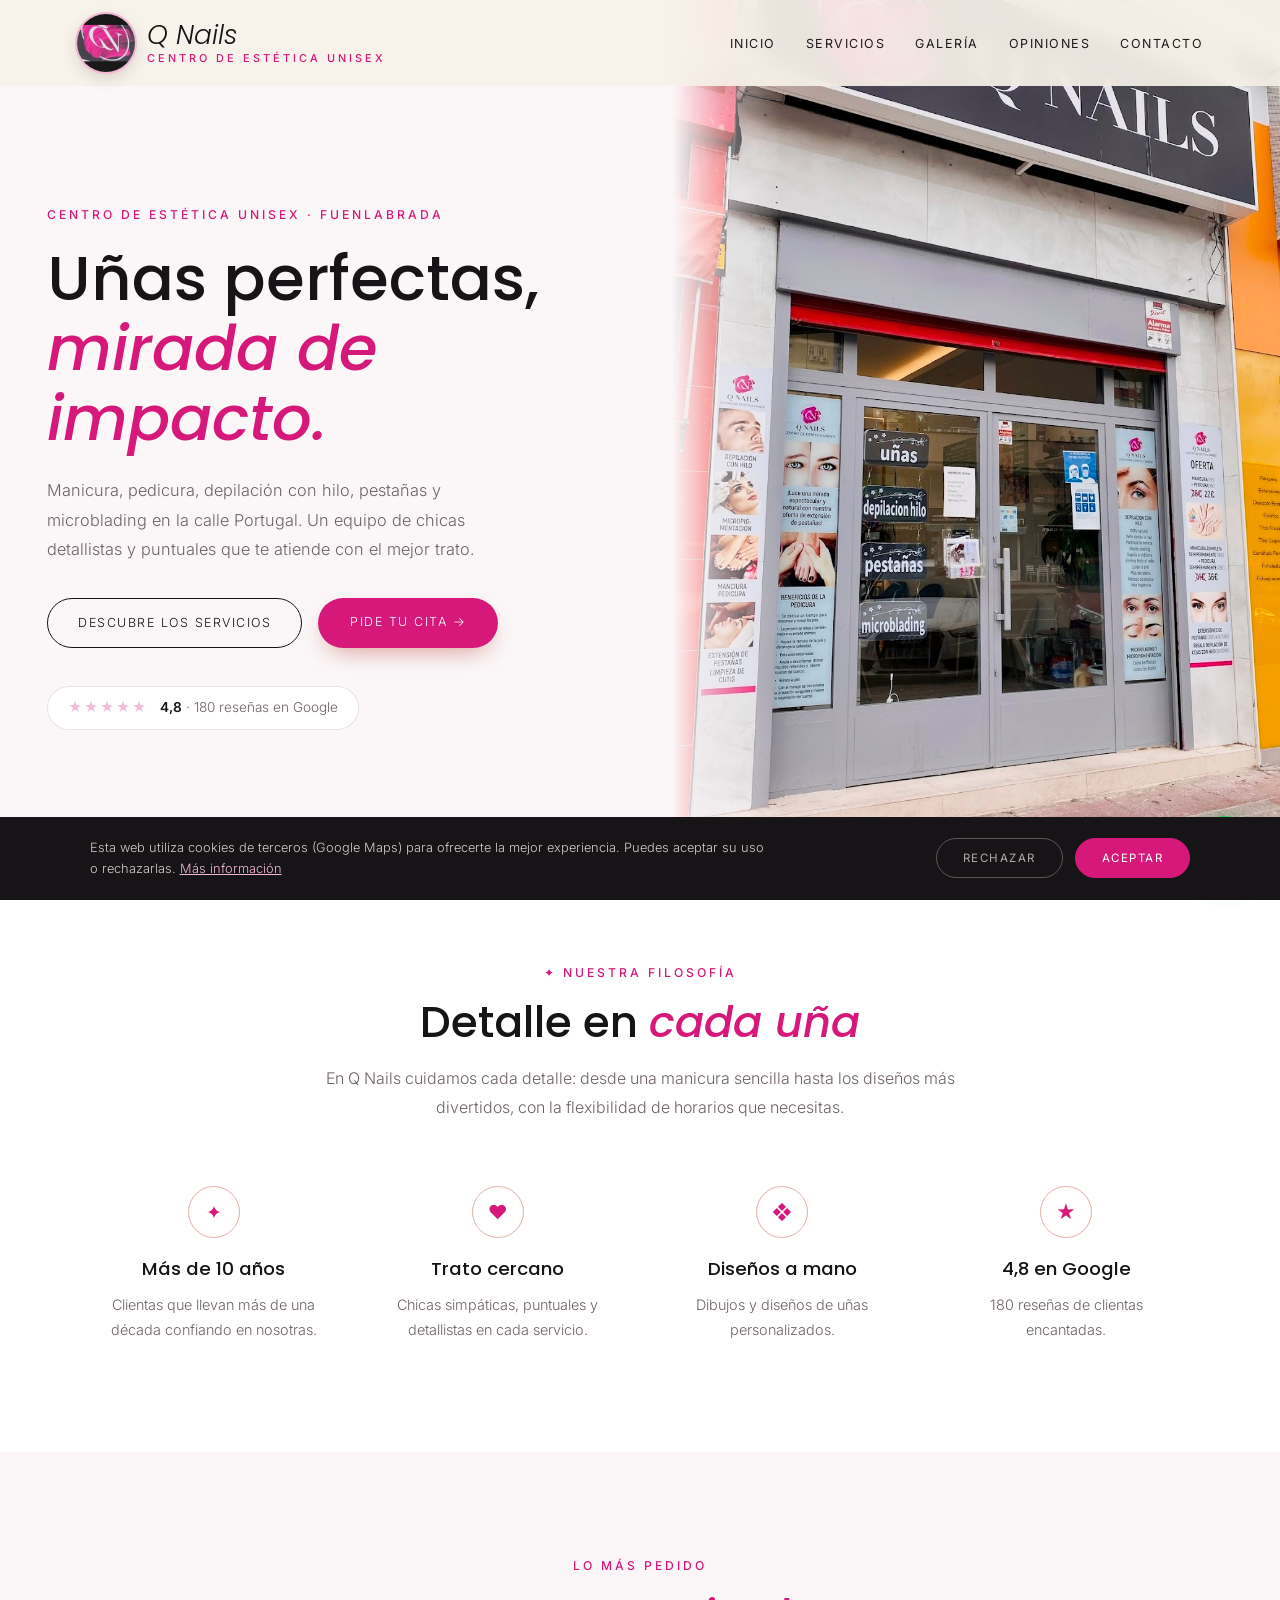
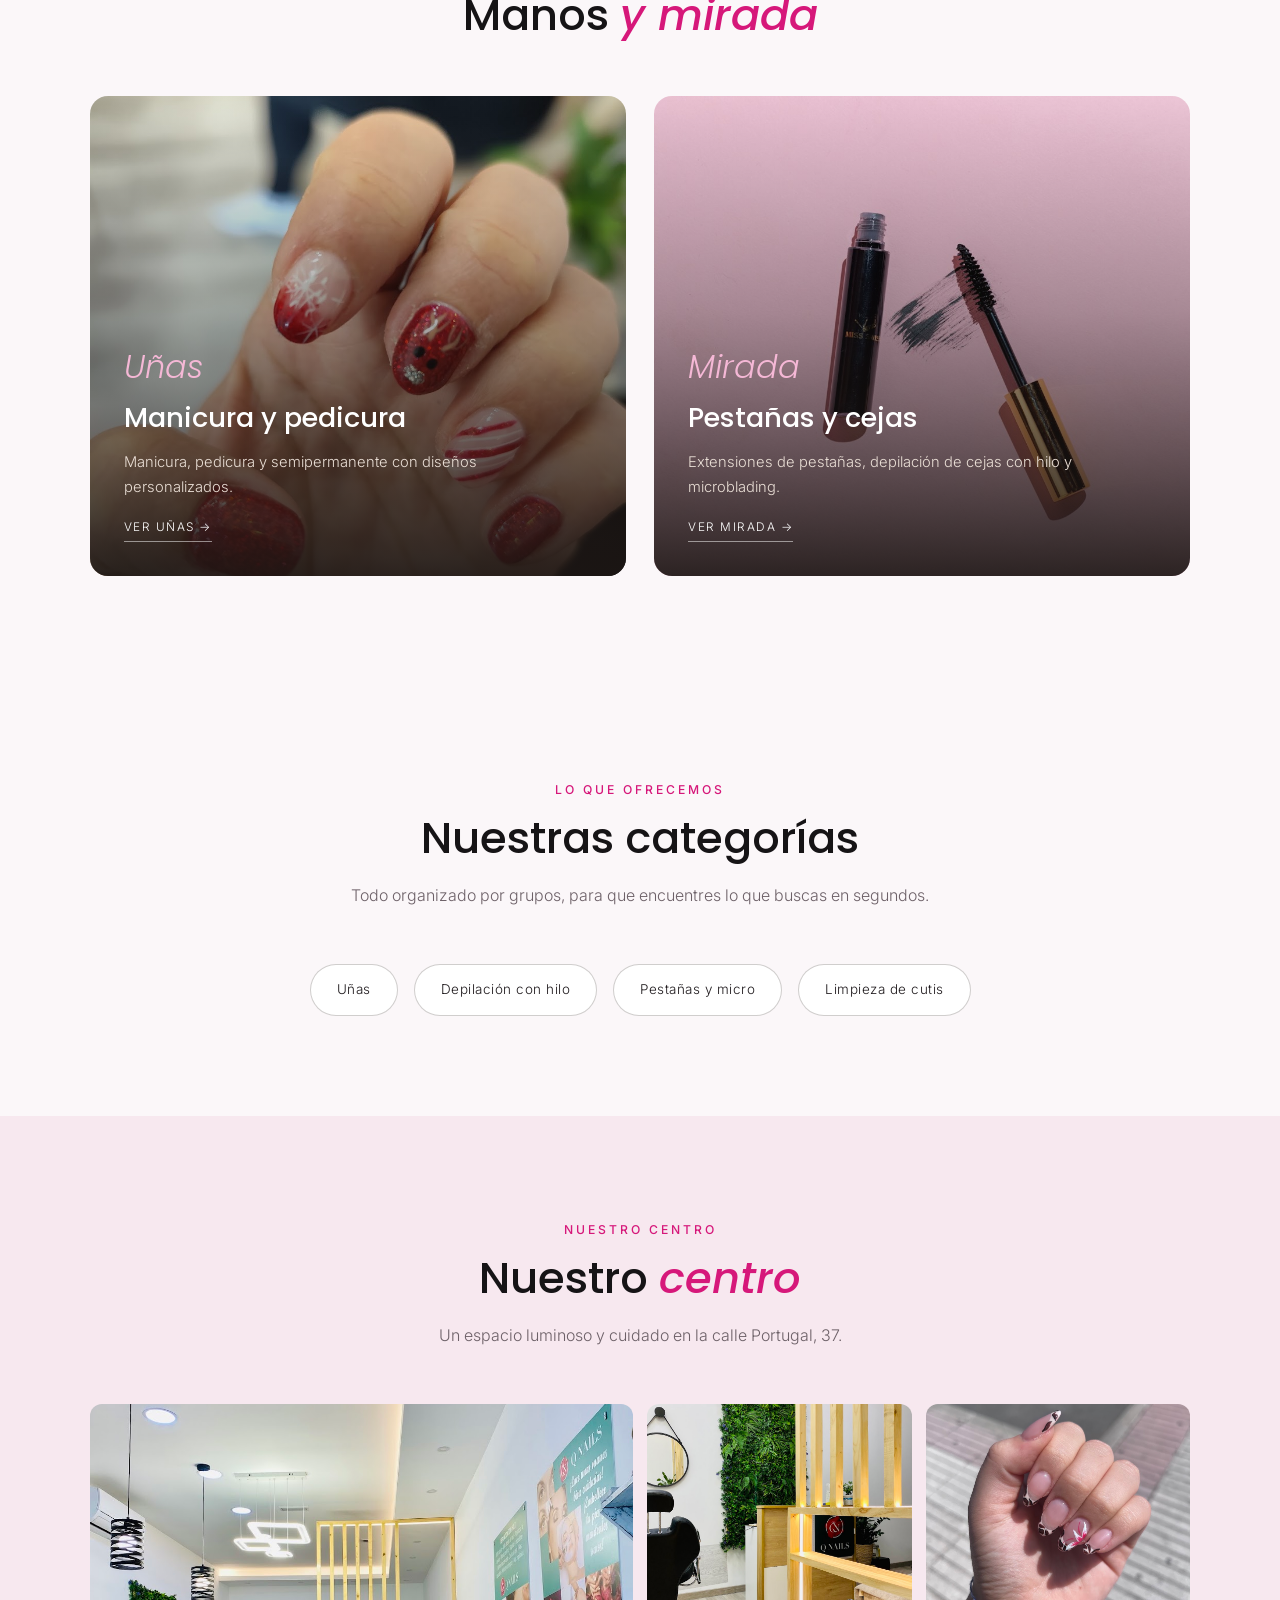
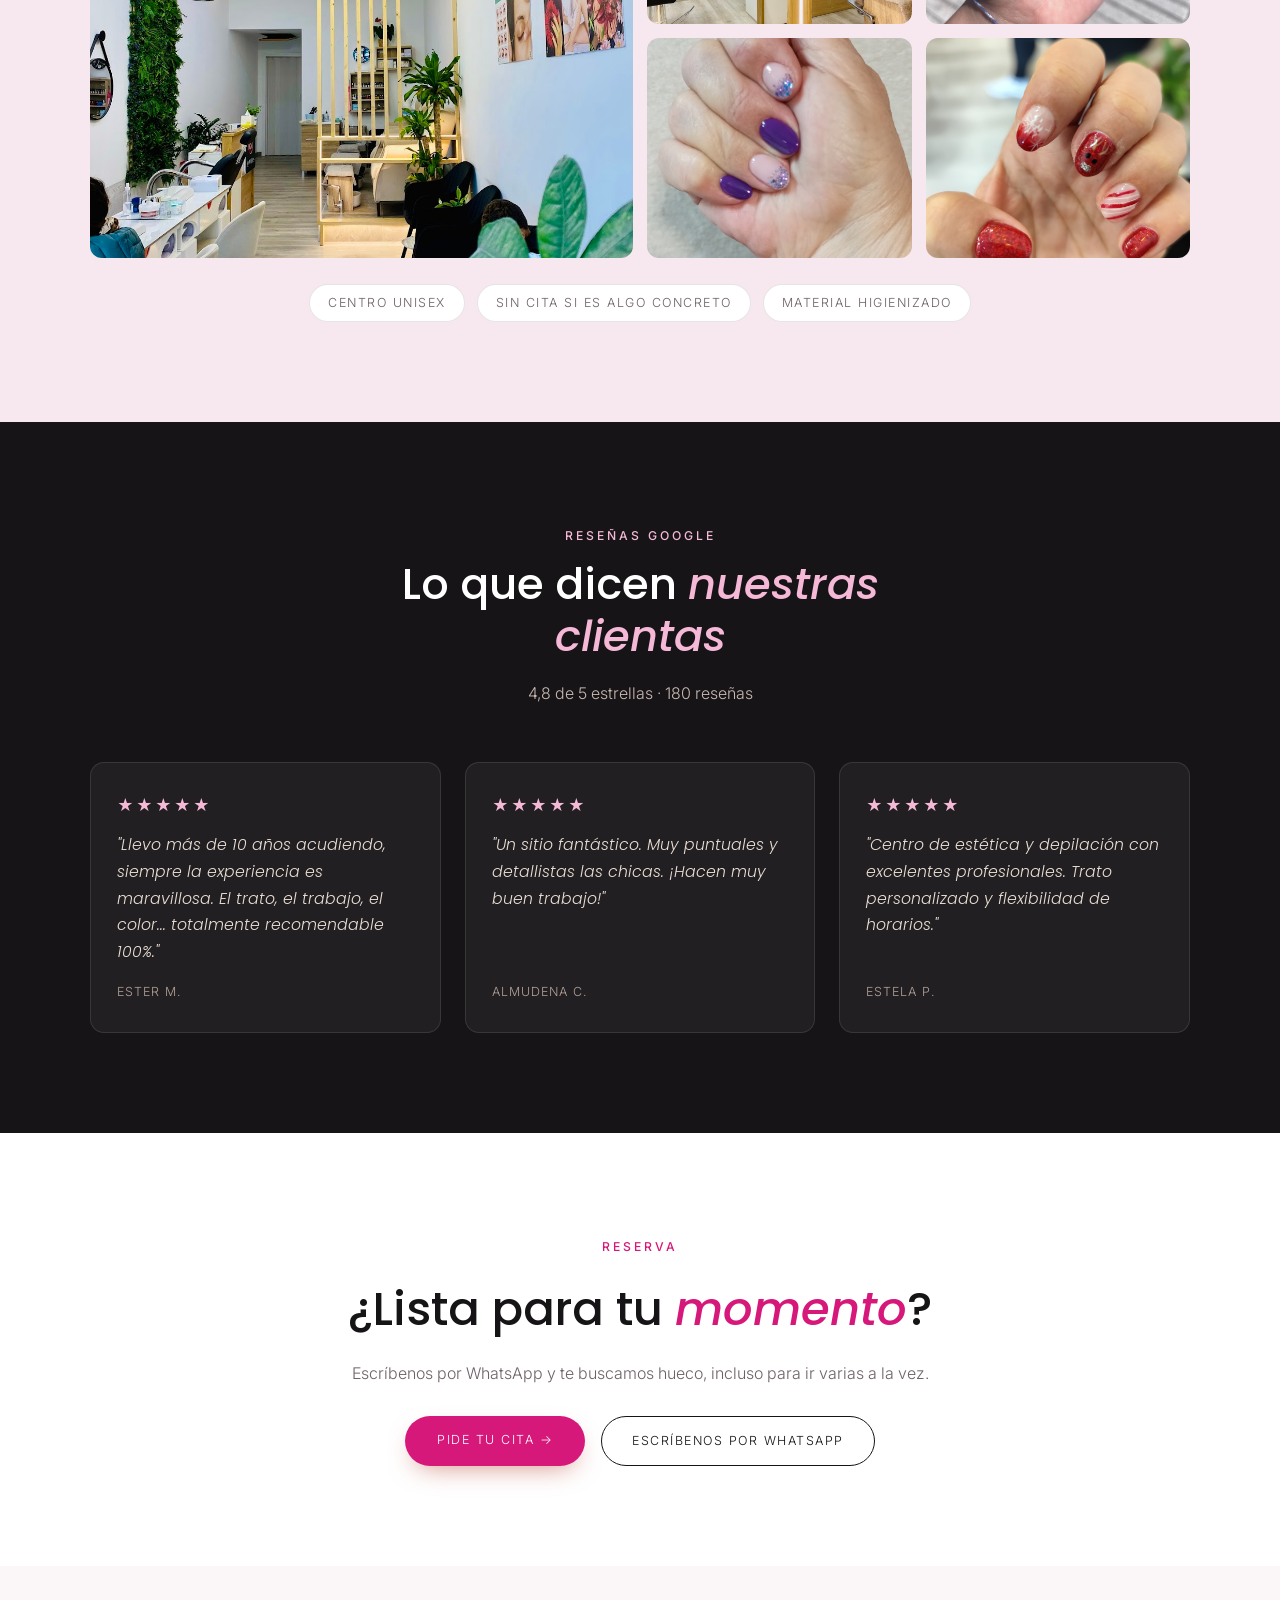
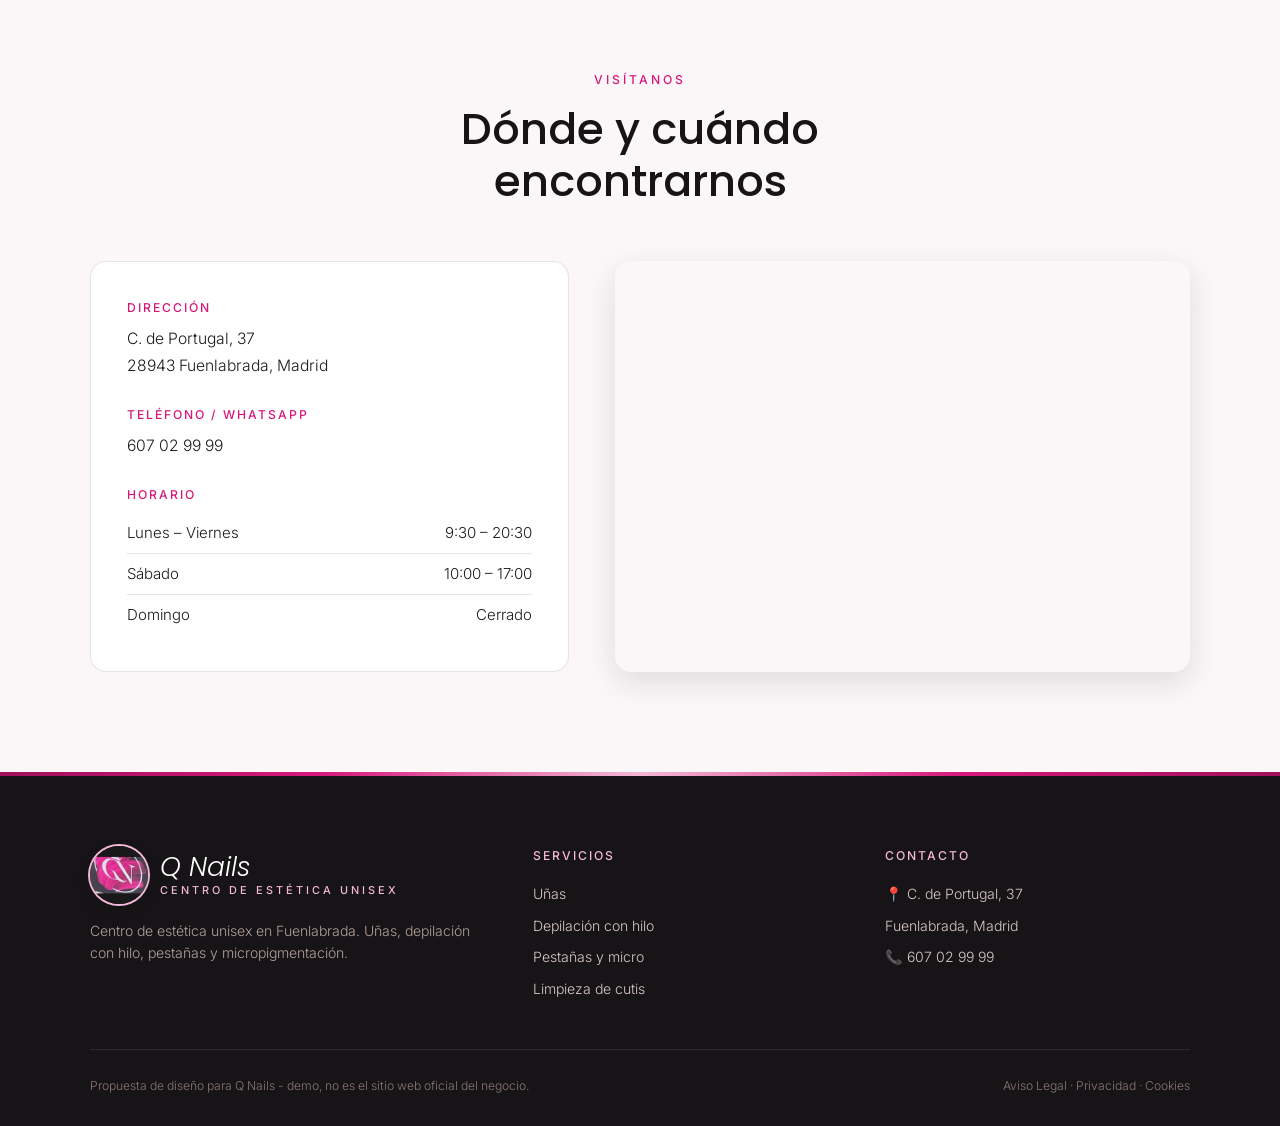
==== commit 19bbd5af: "Add files via upload" ====
--- a/index.html
+++ b/index.html
@@ -92,7 +92,7 @@
   <div class="section-head">
     <span class="eyebrow">Reseñas Google</span>
     <h2>Lo que dicen <em>nuestras clientas</em></h2>
-    <p>4,8 de 5 estrellas · 180 reseñas · Reseñas de ejemplo, pendiente de reales</p>
+    <p>4,8 de 5 estrellas · 180 reseñas</p>
   </div>
   <div class="review-grid">
     <div class="review-card"><div class="stars">★★★★★</div><p>"Llevo más de 10 años acudiendo, siempre la experiencia es maravillosa. El trato, el trabajo, el color... totalmente recomendable 100%."</p><cite>Ester M.</cite></div>
